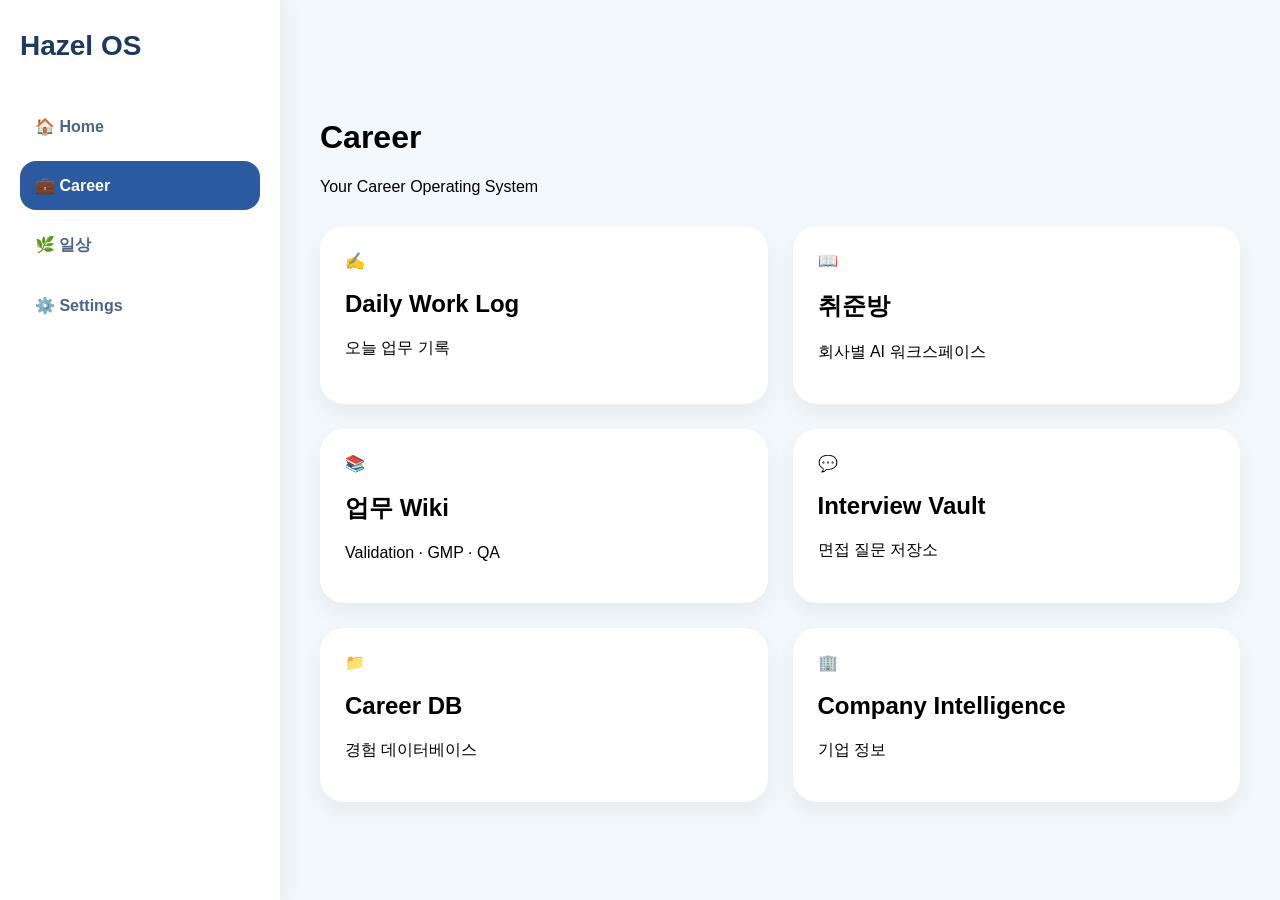
==== pages/career.html @ 5943255d "Build 002 - North Star - Added persistent sidebar navigation - Created Career page - Connected page " ====
<!DOCTYPE html>
<html lang="ko">

<head>
<meta charset="UTF-8">
<meta name="viewport" content="width=device-width, initial-scale=1.0">

<title>Career | Hazel OS</title>

<link rel="stylesheet" href="../assets/css/style.css">

</head>

<body>

<div class="app">

    <aside class="sidebar">

        <div class="logo">
            Hazel OS
        </div>

        <nav>

            <div class="nav-item"
            onclick="location.href='../index.html'">
                🏠 Home
            </div>

            <div class="nav-item active">
                💼 Career
            </div>

            <div class="nav-item"
            onclick="alert('Build 006 예정 🌿')">
                🌿 일상
            </div>

            <div class="nav-item"
            onclick="alert('Build 010 예정 ⚙️')">
                ⚙️ Settings
            </div>

        </nav>

    </aside>

    <div class="container">

        <h1>Career</h1>

        <p>Your Career Operating System</p>

        <div class="card-grid">

            <div class="card"
            onclick="location.href='daily-work-log.html'">
                ✍️
                <h2>Daily Work Log</h2>
                <p>오늘 업무 기록</p>
            </div>

            <div class="card">
                📖
                <h2>취준방</h2>
                <p>회사별 AI 워크스페이스</p>
            </div>

            <div class="card">
                📚
                <h2>업무 Wiki</h2>
                <p>Validation · GMP · QA</p>
            </div>

            <div class="card">
                💬
                <h2>Interview Vault</h2>
                <p>면접 질문 저장소</p>
            </div>

            <div class="card">
                📁
                <h2>Career DB</h2>
                <p>경험 데이터베이스</p>
            </div>

            <div class="card">
                🏢
                <h2>Company Intelligence</h2>
                <p>기업 정보</p>
            </div>

        </div>

    </div>

</div>

<script src="../assets/js/app.js"></script>
<script src="../assets/js/career.js"></script>

</body>

</html>
---- assets/css/style.css ----
body{
margin:0;
font-family:Arial,sans-serif;
background:#F2F7FC;
}

.container{
max-width:1400px;
margin:auto;
padding:40px;
}

header h1{
color:#1E3A5F;
margin-bottom:5px;
}

header p{
color:#4B6584;
}

input{
width:100%;
margin-top:20px;
padding:15px;
border:none;
border-radius:16px;
font-size:16px;
box-shadow:0 5px 15px rgba(0,0,0,.08);
}

main{
display:grid;
grid-template-columns:3fr 1fr;
gap:30px;
margin-top:40px;
}

.grid{
display:grid;
grid-template-columns:repeat(2,1fr);
gap:20px;
}

.card{
background:white;
border-radius:24px;
padding:25px;
cursor:pointer;
transition:.2s;
box-shadow:0 10px 20px rgba(0,0,0,.05);
}

.card:hover{
transform:translateY(-5px);
}

.related{
background:white;
border-radius:24px;
padding:25px;
box-shadow:0 10px 20px rgba(0,0,0,.05);
}

.related ul{
padding-left:20px;
}

.related li{
margin-bottom:15px;
}


.back-btn{
background:none;
border:none;
font-size:18px;
color:#2C5AA0;
cursor:pointer;
margin-bottom:20px;
}

.log-box{
background:white;
padding:30px;
border-radius:24px;
box-shadow:0 10px 20px rgba(0,0,0,.05);
display:flex;
flex-direction:column;
gap:15px;
}

textarea{
min-height:220px;
padding:15px;
border:none;
border-radius:16px;
background:#F7FAFD;
font-size:16px;
resize:vertical;
}

.time-select{
display:flex;
gap:10px;
}

.time-btn{
padding:12px 24px;
border:none;
border-radius:16px;
background:#E8F1FB;
cursor:pointer;
font-weight:bold;
}

.time-btn:hover{
background:#CFE4FA;
}

.save-btn{
margin-top:15px;
padding:16px;
border:none;
border-radius:18px;
background:#2C5AA0;
color:white;
font-size:16px;
font-weight:bold;
cursor:pointer;
}

.save-btn:hover{
background:#1E3A5F;
}

/* =========================
   Build 002 - North Star
   Sidebar
========================= */

.app{
    display:flex;
    min-height:100vh;
}

.sidebar{
    width:240px;
    background:white;
    padding:30px 20px;
    box-shadow:5px 0 20px rgba(0,0,0,.05);
    display:flex;
    flex-direction:column;
}

.logo{
    font-size:28px;
    font-weight:bold;
    color:#1E3A5F;
    margin-bottom:40px;
}

.nav-item{
    padding:15px;
    border-radius:16px;
    margin-bottom:10px;
    cursor:pointer;
    transition:.2s;
    font-weight:600;
    color:#4B6584;
}

.nav-item:hover{
    background:#E8F1FB;
}

.nav-item.active{
    background:#2C5AA0;
    color:white;
}

.container{
    flex:1;
    padding:40px;
}

.card-grid{
display:grid;
grid-template-columns:repeat(2,1fr);
gap:25px;
margin-top:30px;
}

.log-list{
margin-top:40px;
}

.log-list-header{
display:flex;
justify-content:space-between;
align-items:center;
margin-bottom:20px;
}

.sort-btn{
background:#E8F1FB;
border:none;
padding:10px 16px;
border-radius:12px;
cursor:pointer;
margin-left:8px;
}

.log-item{
background:white;
padding:18px;
border-radius:18px;
margin-bottom:15px;
box-shadow:0 5px 15px rgba(0,0,0,.05);
}

.log-item h3{
margin-bottom:8px;
color:#1E3A5F;
}
.active-time{
background:#2C5AA0 !important;
color:white;
}


.log-header{
display:flex;
justify-content:space-between;
align-items:center;
margin-bottom:10px;
}

.log-actions{
display:flex;
gap:8px;
}

.icon-btn{
border:none;
background:#E8F1FB;
padding:8px 10px;
border-radius:10px;
cursor:pointer;
font-size:16px;
}

.icon-btn:hover{
background:#D7E8FA;
}

.icon-btn.delete{
background:#FFE4E4;
}

.icon-btn.delete:hover{
background:#FFCACA;
}


/* =====================
   Hazel Modal
===================== */

.modal{
display:none;
position:fixed;
top:0;
left:0;
width:100%;
height:100%;
background:rgba(0,0,0,.35);
justify-content:center;
align-items:center;
z-index:999;
backdrop-filter:blur(4px);
}

.modal-content{
background:white;
padding:30px;
border-radius:28px;
width:420px;
box-shadow:0 20px 50px rgba(0,0,0,.18);
display:flex;
flex-direction:column;
gap:16px;
}

.modal-content label{
font-weight:600;
color:#1E3A5F;
}

.modal-content input,
.modal-content textarea{
padding:14px;
border:none;
border-radius:14px;
background:#F3F7FB;
font-size:15px;
}

.modal-buttons{
display:flex;
justify-content:flex-end;
gap:12px;
margin-top:10px;
}

.cancel-btn{
padding:12px 22px;
border:none;
border-radius:14px;
background:#E5EAF0;
cursor:pointer;
}

.cancel-btn:hover{
background:#D6DEE8;
}
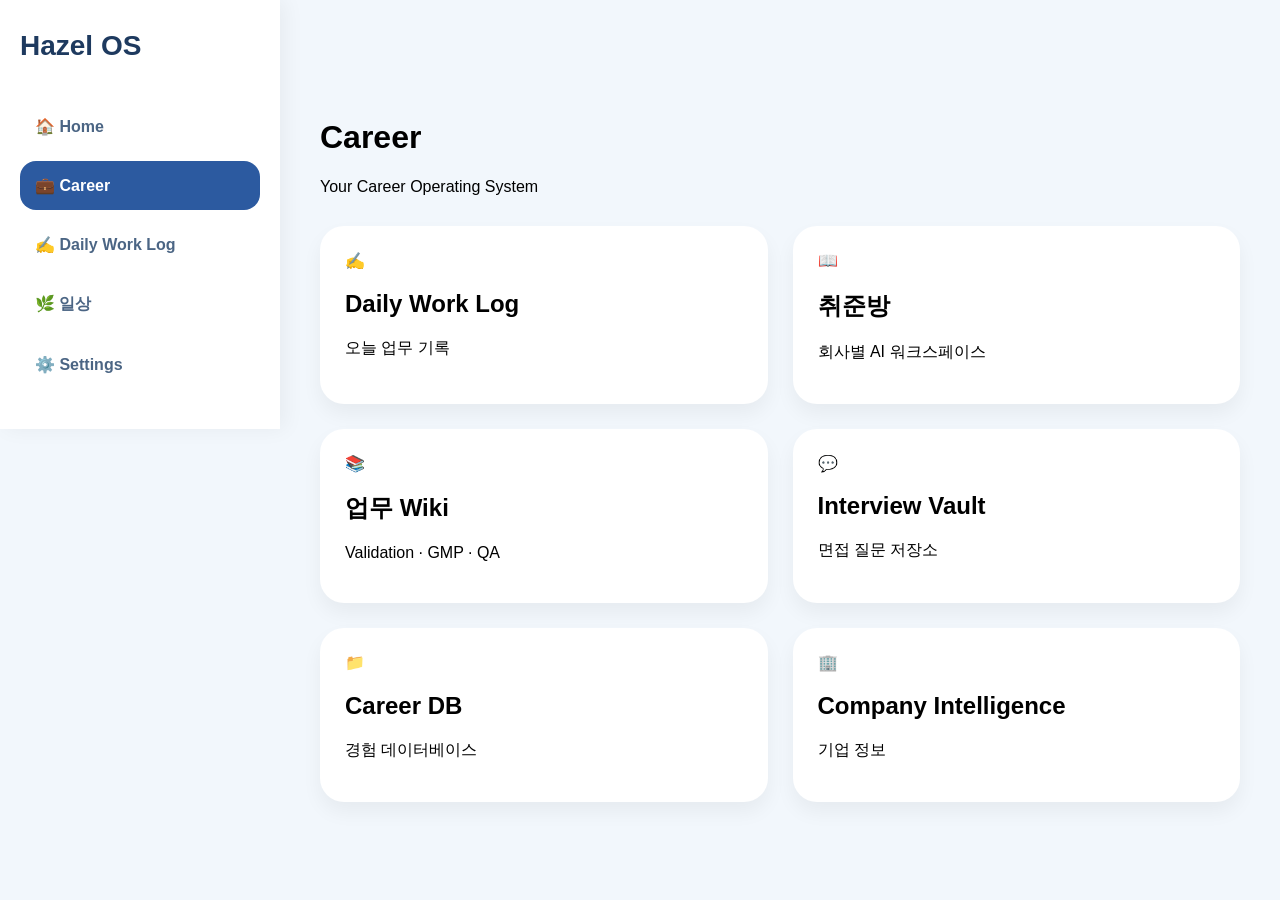
==== commit c5f99eb1: "Build 004 - Launch Pad Foundation - Introduced Hazel UI Kit foundation - Created reusable shared-sid" ====
--- a/pages/career.html
+++ b/pages/career.html
@@ -16,36 +16,7 @@
 
 <div class="app">
 
-    <aside class="sidebar">
-
-        <div class="logo">
-            Hazel OS
-        </div>
-
-        <nav>
-
-            <div class="nav-item"
-            onclick="location.href='../index.html'">
-                🏠 Home
-            </div>
-
-            <div class="nav-item active">
-                💼 Career
-            </div>
-
-            <div class="nav-item"
-            onclick="alert('Build 006 예정 🌿')">
-                🌿 일상
-            </div>
-
-            <div class="nav-item"
-            onclick="alert('Build 010 예정 ⚙️')">
-                ⚙️ Settings
-            </div>
-
-        </nav>
-
-    </aside>
+    <div id="sidebarContainer"></div>
 
     <div class="container">
 
@@ -100,7 +71,10 @@
 
 <script src="../assets/js/app.js"></script>
 <script src="../assets/js/career.js"></script>
-
+<script src="../assets/components/sidebar.js"></script>
+<script>
+renderSidebar("career");
+</script>
 </body>
 
 </html>
--- a/assets/css/style.css
+++ b/assets/css/style.css
@@ -286,8 +286,14 @@
 background:white;
 padding:30px;
 border-radius:28px;
-width:420px;
+width:500px;
+max-width:90vw;
+
+height:620px;
+max-height:85vh;
+
 box-shadow:0 20px 50px rgba(0,0,0,.18);
+
 display:flex;
 flex-direction:column;
 gap:16px;
@@ -324,4 +330,327 @@
 
 .cancel-btn:hover{
 background:#D6DEE8;
+}
+
+
+/* Career Brain */
+
+.brain-card{
+
+background:white;
+padding:24px;
+border-radius:24px;
+box-shadow:0 10px 30px rgba(0,0,0,.08);
+margin-top:30px;
+margin-bottom:30px;
+
+}
+
+.brain-header{
+
+font-size:22px;
+font-weight:bold;
+color:#1E3A5F;
+margin-bottom:12px;
+
+}
+
+.brain-steps{
+
+display:flex;
+flex-direction:column;
+gap:10px;
+margin-top:18px;
+
+}
+
+.brain-steps div{
+
+padding:10px;
+border-radius:12px;
+background:#F3F7FB;
+
+}
+
+.step-done{
+
+background:#E3F3E8 !important;
+color:#226B3A;
+
+}
+
+.brain-result{
+
+margin-top:20px;
+padding:18px;
+background:#E8F1FB;
+border-radius:18px;
+line-height:1.7;
+
+}
+
+
+/* =====================
+   Brain Pulse Animation
+===================== */
+
+.brain-header{
+display:flex;
+align-items:center;
+gap:10px;
+}
+
+.brain-icon{
+font-size:28px;
+display:inline-block;
+}
+
+.pulse{
+animation:brainPulse .8s ease-in-out infinite;
+}
+
+@keyframes brainPulse{
+
+0%{
+transform:scale(1);
+filter:drop-shadow(0 0 0 rgba(44,90,160,.2));
+}
+
+50%{
+transform:scale(1.12);
+filter:drop-shadow(0 0 12px rgba(44,90,160,.7));
+}
+
+100%{
+transform:scale(1);
+filter:drop-shadow(0 0 0 rgba(44,90,160,.2));
+}
+
+}
+
+.step-done{
+
+background:#E3F3E8 !important;
+color:#226B3A;
+transform:translateX(8px);
+transition:.35s;
+
+}
+
+.brain-finish{
+
+margin-top:18px;
+padding:16px;
+background:linear-gradient(135deg,#E8F1FB,#D6E8FF);
+border-radius:16px;
+text-align:center;
+font-weight:bold;
+font-size:18px;
+color:#1E3A5F;
+animation:fadeUp .6s ease;
+
+}
+
+@keyframes fadeUp{
+
+from{
+opacity:0;
+transform:translateY(15px);
+}
+
+to{
+opacity:1;
+transform:translateY(0);
+}
+
+}
+
+
+/* Smart Log List */
+
+.clickable{
+cursor:pointer;
+transition:.25s;
+}
+
+.clickable:hover{
+transform:translateY(-4px);
+box-shadow:0 12px 30px rgba(44,90,160,.15);
+}
+
+.log-top{
+display:flex;
+justify-content:space-between;
+align-items:center;
+margin-bottom:12px;
+}
+
+.log-date{
+font-weight:bold;
+color:#1E3A5F;
+}
+
+.log-time{
+background:#E8F1FB;
+padding:6px 12px;
+border-radius:999px;
+font-size:13px;
+}
+
+.log-summary{
+font-size:15px;
+color:#445566;
+margin-bottom:12px;
+}
+
+.log-tags{
+display:flex;
+gap:8px;
+flex-wrap:wrap;
+}
+
+.tag{
+background:#EEF5FF;
+color:#2C5AA0;
+padding:6px 10px;
+border-radius:999px;
+font-size:12px;
+font-weight:600;
+}
+
+/* Detail Modal Scroll */
+
+#detailText{
+
+flex:1;
+
+overflow-y:auto;
+
+padding:14px;
+
+background:#F7FAFD;
+
+border-radius:14px;
+
+line-height:1.8;
+
+white-space:pre-wrap;
+
+max-height:220px;
+
+}
+#detailSummary{
+
+line-height:1.7;
+
+color:#445566;
+
+}
+/* Detail Header */
+
+.detail-header{
+display:flex;
+justify-content:space-between;
+align-items:center;
+}
+
+.close-btn{
+border:none;
+background:#EEF5FF;
+width:36px;
+height:36px;
+border-radius:50%;
+cursor:pointer;
+font-size:18px;
+transition:.2s;
+}
+
+.close-btn:hover{
+background:#D7E8FA;
+transform:rotate(90deg);
+}
+
+#detailEdited{
+color:#7A8A9A;
+font-size:13px;
+margin-top:-6px;
+}
+
+/* Developer Mode */
+
+.version{
+
+color:#6B7A8C;
+margin-bottom:20px;
+
+}
+
+.build-card{
+
+background:#F8FBFF;
+border-radius:18px;
+margin-top:14px;
+overflow:hidden;
+border:1px solid #E5EEF8;
+
+}
+
+.build-header{
+
+display:flex;
+justify-content:space-between;
+align-items:center;
+padding:18px;
+cursor:pointer;
+transition:.2s;
+
+}
+
+.build-header:hover{
+
+background:#EEF5FF;
+
+}
+
+.build-status{
+
+font-size:13px;
+color:#2C5AA0;
+margin-top:4px;
+
+}
+
+.arrow{
+
+transition:.25s;
+font-size:18px;
+
+}
+
+.build-details{
+
+max-height:0;
+overflow:hidden;
+transition:max-height .35s ease;
+padding:0 18px;
+
+}
+
+.build-details p{
+
+margin:10px 0;
+
+}
+
+.build-card.open .build-details{
+
+max-height:300px;
+padding-bottom:18px;
+
+}
+
+.build-card.open .arrow{
+
+transform:rotate(180deg);
+
 }
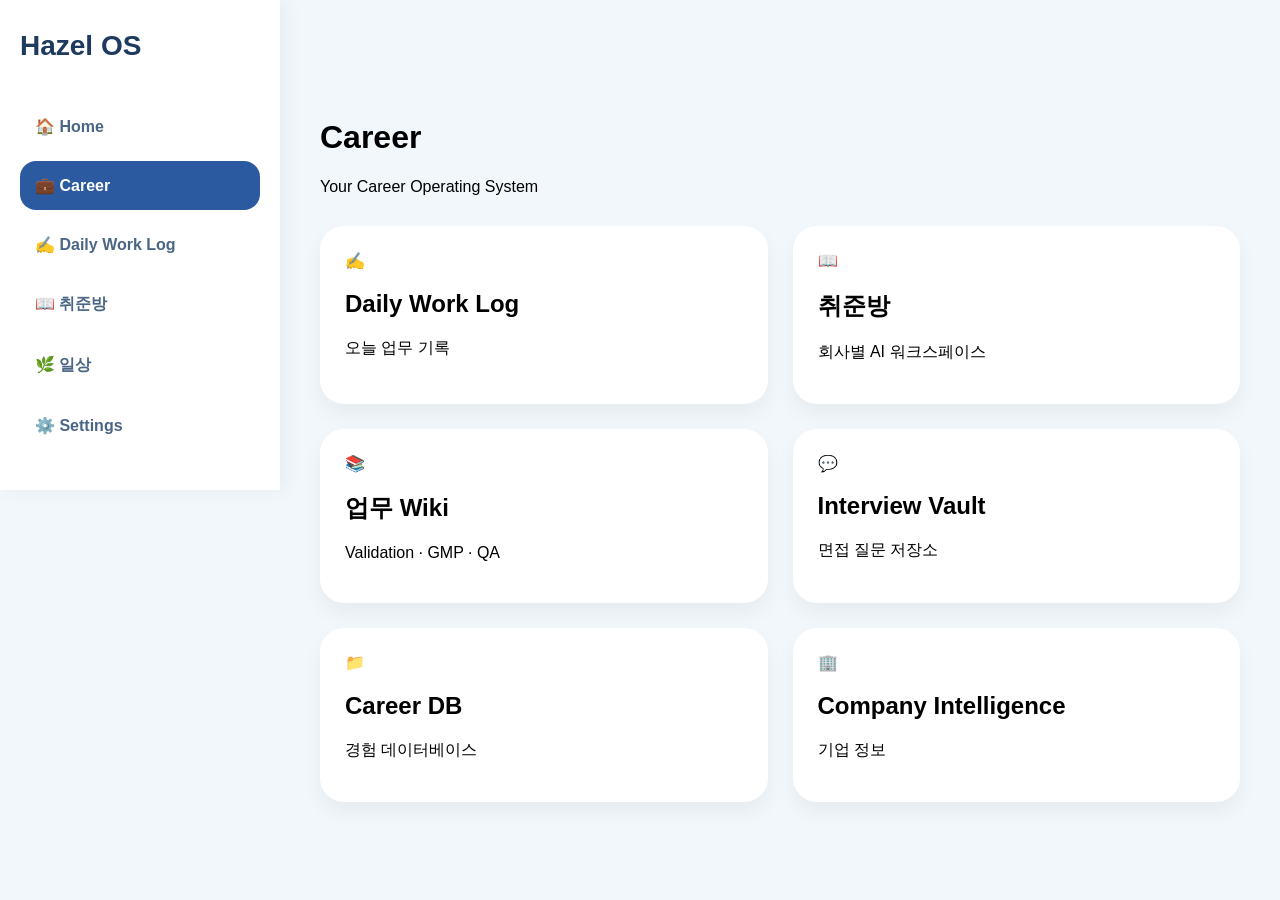
==== commit 08cb7d27: "Build 006 - Home Dashboard - Added Home Dashboard layout - Added Recent Visits with LocalStorage - A" ====
--- a/pages/career.html
+++ b/pages/career.html
@@ -77,4 +77,11 @@
 </script>
 </body>
 
-</html>+</html>
+
+<script src="../assets/js/home.js"></script>
+
+<script>
+renderSidebar("career");
+recordVisit("Career","💼");
+</script>
--- a/assets/css/style.css
+++ b/assets/css/style.css
@@ -653,4 +653,166 @@
 
 transform:rotate(180deg);
 
+}
+
+.company-card{
+
+background:white;
+border-radius:22px;
+padding:22px;
+margin-top:18px;
+box-shadow:0 10px 30px rgba(44,90,160,.12);
+cursor:pointer;
+transition:.25s;
+
+}
+
+.company-card:hover{
+
+transform:translateY(-4px);
+
+}
+
+.company-card h3{
+
+margin:0 0 8px;
+
+}
+
+.company-card p{
+
+color:#5B6B7C;
+margin:0;
+
+}
+
+/* =========================
+   Home Dashboard
+========================= */
+
+.home-dashboard{
+margin-top:30px;
+display:flex;
+flex-direction:column;
+gap:22px;
+}
+
+.dashboard-card{
+background:white;
+border-radius:22px;
+padding:22px;
+box-shadow:0 10px 30px rgba(44,90,160,.10);
+}
+
+.section-title{
+font-weight:700;
+margin-bottom:16px;
+font-size:17px;
+color:#284B73;
+}
+
+.search-box{
+width:100%;
+padding:15px 18px;
+border:none;
+border-radius:16px;
+background:#F3F8FD;
+font-size:15px;
+outline:none;
+}
+
+.search-box:focus{
+box-shadow:0 0 0 3px rgba(142,196,255,.35);
+}
+
+.recent-grid{
+display:flex;
+justify-content:space-between;
+gap:12px;
+}
+
+.recent-item{
+display:flex;
+flex-direction:column;
+align-items:center;
+gap:8px;
+cursor:pointer;
+flex:1;
+transition:.25s;
+}
+
+.recent-item:hover{
+transform:translateY(-3px);
+}
+
+.recent-icon{
+width:58px;
+height:58px;
+border-radius:50%;
+background:#EAF4FF;
+display:flex;
+align-items:center;
+justify-content:center;
+font-size:24px;
+}
+
+.favorite-list{
+display:flex;
+flex-direction:column;
+gap:12px;
+}
+
+.favorite-card{
+padding:16px;
+border-radius:16px;
+background:#F6FAFF;
+cursor:pointer;
+transition:.25s;
+}
+
+.favorite-card:hover{
+transform:translateX(6px);
+background:#EAF4FF;
+}
+
+.continue-card{
+padding:18px;
+border-radius:18px;
+background:linear-gradient(135deg,#EAF4FF,#F8FBFF);
+cursor:pointer;
+transition:.25s;
+}
+
+.continue-card:hover{
+transform:translateY(-3px);
+}
+
+#continueTitle{
+font-weight:700;
+margin-bottom:6px;
+}
+
+.recent-icon{
+
+position:relative;
+
+}
+
+.recent-badge{
+
+position:absolute;
+top:-6px;
+right:-6px;
+
+background:#8EC4FF;
+color:white;
+
+font-size:10px;
+
+padding:2px 6px;
+
+border-radius:999px;
+
+font-weight:600;
+
 }
